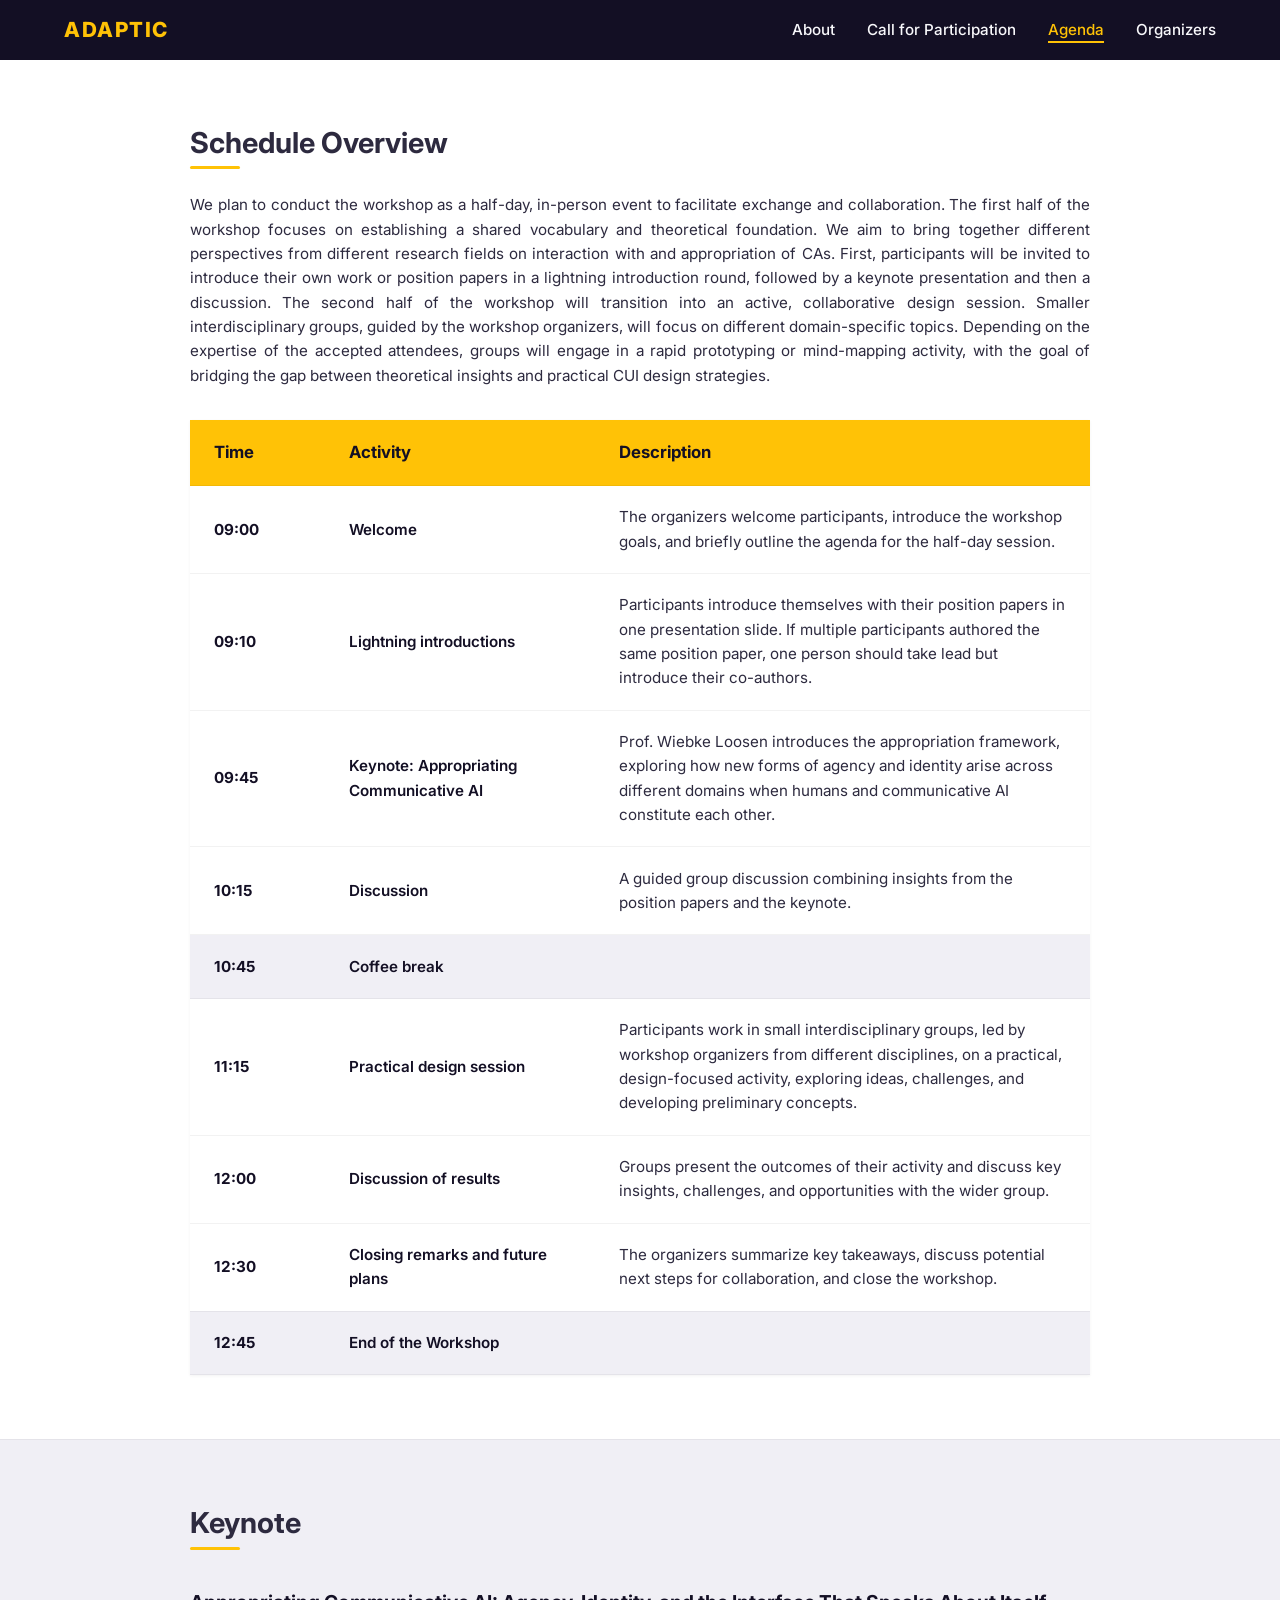
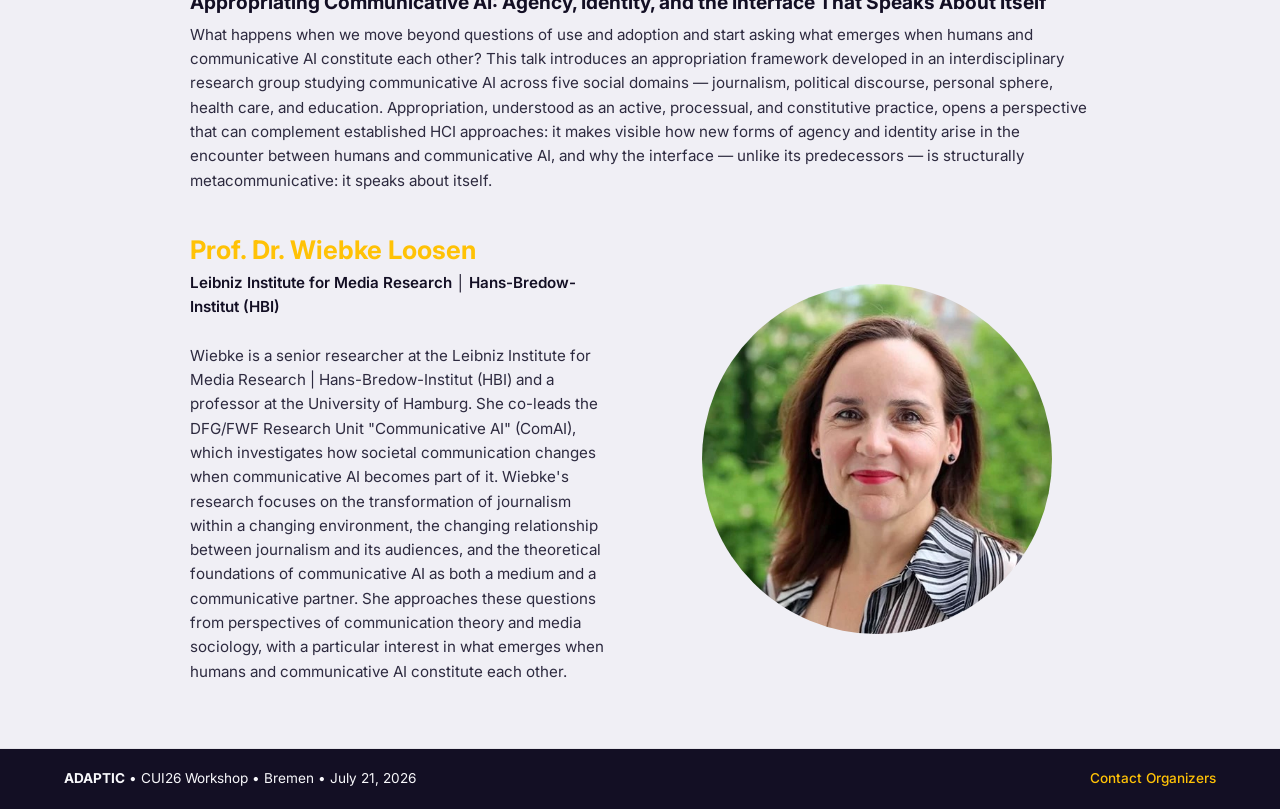
==== agenda.html @ 7bcc9901 "Initial upload" ====
<!DOCTYPE html>
<html lang="en">

<head>
    <meta charset="UTF-8">
    <meta name="viewport" content="width=device-width, initial-scale=1.0">
    <title>Agenda - ADAPTIC Workshop</title>
    <meta name="description" content="Agenda for the ADAPTIC Workshop at CUI26.">
    <link rel="stylesheet" href="assets/css/style.css">
    <style>
        .agenda-table {
            width: 100%;
            border-collapse: collapse;
            background-color: var(--white);
            margin-top: 2rem;
            box-shadow: 0 1px 3px rgba(0, 0, 0, 0.05);
            /* very subtle, mostly flat */
        }

        .agenda-table th,
        .agenda-table td {
            text-align: left;
            padding: 1.2rem 1.5rem;
            border-bottom: 1px solid rgba(0, 0, 0, 0.05);
        }

        .agenda-table th {
            background-color: var(--accent);
            color: var(--dark-main);
            font-size: 1.05rem;
        }

        .time-col {
            font-weight: 700;
            color: var(--dark-main);
            white-space: nowrap;
            width: 15%;
        }

        .activity-col {
            font-weight: 600;
            color: var(--dark-main);
            width: 30%;
        }

        .desc-col {
            width: 55%;
        }

        .break-row {
            background-color: var(--light-main);
        }
    </style>
</head>

<body>

    <nav class="navbar">
        <div class="nav-container">
            <a href="index.html" class="nav-brand">ADAPTIC</a>
            <button class="mobile-nav-toggle">&#9776;</button>
            <ul class="nav-links">
                <li><a href="index.html">About</a></li>
                <li><a href="cfp.html">Call for Participation</a></li>
                <li><a href="agenda.html" class="active">Agenda</a></li>
                <li><a href="organizers.html">Organizers</a></li>
            </ul>
        </div>
    </nav>

    <main>
        <section class="section-light">
            <div class="container">
                <h2 class="section-title">Schedule Overview</h2>
                <p style="margin-bottom: 1.5rem; text-align: justify; max-width: 900px;">
                    We plan to conduct the workshop as a half-day, in-person event to facilitate exchange and
                    collaboration. The first half of the workshop focuses on establishing a shared vocabulary and
                    theoretical foundation. We aim to bring together different perspectives from different research
                    fields on interaction with and appropriation of CAs. First, participants will be invited to
                    introduce their own work or position papers in a lightning introduction round, followed by a keynote
                    presentation and then a discussion. The second half of the workshop will transition into an active,
                    collaborative design session. Smaller interdisciplinary groups, guided by the workshop organizers,
                    will focus on different domain-specific topics. Depending on the expertise of the accepted
                    attendees, groups will engage in a rapid prototyping or mind-mapping activity, with the goal of
                    bridging the gap between theoretical insights and practical CUI design strategies.
                </p>

                <table class="agenda-table">
                    <thead>
                        <tr>
                            <th>Time</th>
                            <th>Activity</th>
                            <th>Description</th>
                        </tr>
                    </thead>
                    <tbody>
                        <tr>
                            <td class="time-col">09:00</td>
                            <td class="activity-col">Welcome</td>
                            <td class="desc-col">The organizers welcome participants, introduce the workshop goals, and
                                briefly outline the agenda for the half-day session.</td>
                        </tr>
                        <tr>
                            <td class="time-col">09:10</td>
                            <td class="activity-col">Lightning introductions</td>
                            <td class="desc-col">Participants introduce themselves with their position papers in one
                                presentation slide. If multiple participants authored the same position paper, one
                                person should take lead but introduce their co-authors.</td>
                        </tr>
                        <tr>
                            <td class="time-col">09:45</td>
                            <td class="activity-col">Keynote: Appropriating Communicative AI</td>
                            <td class="desc-col">Prof. Wiebke Loosen introduces the appropriation framework, exploring
                                how new forms of agency and identity arise across different domains when humans and
                                communicative AI constitute each other.</td>
                        </tr>
                        <tr>
                            <td class="time-col">10:15</td>
                            <td class="activity-col">Discussion</td>
                            <td class="desc-col">A guided group discussion combining insights from the position papers
                                and the keynote.</td>
                        </tr>
                        <tr class="break-row">
                            <td class="time-col">10:45</td>
                            <td class="activity-col">Coffee break</td>
                            <td class="desc-col"></td>
                        </tr>
                        <tr>
                            <td class="time-col">11:15</td>
                            <td class="activity-col">Practical design session</td>
                            <td class="desc-col">Participants work in small interdisciplinary groups, led by workshop
                                organizers from different disciplines, on a practical, design-focused activity,
                                exploring ideas, challenges, and developing preliminary concepts.</td>
                        </tr>
                        <tr>
                            <td class="time-col">12:00</td>
                            <td class="activity-col">Discussion of results</td>
                            <td class="desc-col">Groups present the outcomes of their activity and discuss key insights,
                                challenges, and opportunities with the wider group.</td>
                        </tr>
                        <tr>
                            <td class="time-col">12:30</td>
                            <td class="activity-col">Closing remarks and future plans</td>
                            <td class="desc-col">The organizers summarize key takeaways, discuss potential next steps
                                for collaboration, and close the workshop.</td>
                        </tr>
                        <tr class="break-row">
                            <td class="time-col">12:45</td>
                            <td class="activity-col">End of the Workshop</td>
                            <td class="desc-col"></td>
                        </tr>
                    </tbody>
                </table>
            </div>
        </section>

        <!-- No highlighting box here as per user request (reduced borders/shadows/cards) -->
        <section class="section-muted"
            style="border-top: 1px solid rgba(0,0,0,0.05); border-bottom: 1px solid rgba(0,0,0,0.05);">
            <div class="container">
                <h2 class="section-title">Keynote</h2>

                <div style="margin-top: 1rem; margin-bottom: 2.5rem;">
                    <h4 style="font-size: 1.2rem; color: var(--dark-main); margin-bottom: 0.5rem;">Appropriating
                        Communicative AI: Agency, Identity, and the Interface That Speaks About Itself</h4>
                    <p style="text-align: left; max-width: 100%;">
                        What happens when we move beyond questions of use and adoption and start asking what emerges
                        when humans and communicative AI constitute each other? This talk introduces an appropriation
                        framework developed in an interdisciplinary research group studying communicative AI across five
                        social domains — journalism, political discourse, personal sphere, health care, and education.
                        Appropriation, understood as an active, processual, and constitutive practice, opens a
                        perspective that can complement established HCI approaches: it makes visible how new forms of
                        agency and identity arise in the encounter between humans and communicative AI, and why the
                        interface — unlike its predecessors — is structurally metacommunicative: it speaks about
                        itself.
                    </p>
                </div>

                <div class="two-columns" style="align-items: center;">
                    <div class="column">
                        <h3 style="color: var(--accent); font-size: 1.6rem; margin-bottom: 0.3rem;">Prof. Dr. Wiebke
                            Loosen</h3>
                        <p style="font-weight: 600; color: var(--dark-main); margin-bottom: 1.5rem;">Leibniz Institute
                            for Media Research │ Hans-Bredow-Institut (HBI)</p>
                        <p style="text-align: left;">
                            Wiebke is a senior researcher at the Leibniz Institute for Media Research |
                            Hans-Bredow-Institut (HBI) and a professor at the University of Hamburg. She co-leads the
                            DFG/FWF Research Unit "Communicative AI" (ComAI), which investigates how societal
                            communication changes when communicative AI becomes part of it. Wiebke's research focuses on
                            the transformation of journalism within a changing environment, the changing relationship
                            between journalism and its audiences, and the theoretical foundations of communicative AI as
                            both a medium and a communicative partner. She approaches these questions from perspectives
                            of communication theory and media sociology, with a particular interest in what emerges when
                            humans and communicative AI constitute each other.
                        </p>
                    </div>
                    <div class="column">
                        <img src="assets/images/loosen.jpg" alt="Wiebke Loosen"
                            style="width: 100%; max-width: 350px; margin: 0 auto; aspect-ratio: 1/1; border-radius: 50%; display: block; object-fit: cover;">
                    </div>
                </div>
            </div>
        </section>
    </main>

    <footer class="footer-bar">
        <div class="footer-content">
            <span><strong>ADAPTIC</strong> • CUI26 Workshop • Bremen • July 21, 2026</span>
            <a href="mailto:adaptic@uni-bremen.de" class="footer-link">Contact Organizers</a>
        </div>
    </footer>

    <script src="assets/js/main.js"></script>
</body>

</html>
---- assets/css/style.css ----
@import url('https://fonts.googleapis.com/css2?family=Inter:wght@400;500;600;700;800&display=swap');

:root {
  --dark-main: #130F24;
  /*141124*/
  --light-main: #f0eff5;
  --white: #ffffff;
  --accent: #FFC206;
  /*63D7F3;*/
  /*ffc82c;*/

  --text-dark: #2d2a3f;
  --text-light: #f8f8fb;
  --nav-bg: #130F24;
  --nav-height: 60px;
}

* {
  margin: 0;
  padding: 0;
  box-sizing: border-box;
}

body {
  font-family: 'Inter', -apple-system, BlinkMacSystemFont, 'Segoe UI', Roboto, sans-serif;
  line-height: 1.6;
  font-size: 0.95rem;
  /* Overall font size decreased */
  color: var(--text-dark);
  background-color: var(--dark-main);
  min-height: 100vh;
  display: flex;
  flex-direction: column;
}

h1,
h2,
h3,
h4,
h5,
h6 {
  font-weight: 700;
  line-height: 1.3;
  color: inherit;
  margin-bottom: 0.5rem;
}

a {
  text-decoration: none;
  color: inherit;
  transition: color 0.3s ease;
}

ul {
  list-style-position: inside;
}

.btn {
  display: inline-block;
  background-color: var(--accent);
  color: var(--text-dark);
  padding: 10px 24px;
  font-weight: 600;
  font-size: 0.95rem;
  border-radius: 4px;
  text-align: center;
  transition: transform 0.2s ease, background-color 0.2s ease;
  border: none;
  cursor: pointer;
}

.btn:hover {
  background-color: #ffd659;
}

main {
  flex-grow: 1;
  padding-top: var(--nav-height);
  background-color: var(--white);
}

.container {
  width: 90%;
  max-width: 900px;
  margin: 0 auto;
  padding: 4rem 0;
}

.section-light {
  background-color: var(--white);
  color: var(--text-dark);
}

.section-muted {
  background-color: var(--light-main);
  color: var(--text-dark);
}

.section-title {
  font-size: 1.8rem;
  margin-bottom: 2rem;
  position: relative;
  display: inline-block;
}

.section-title::after {
  content: '';
  position: absolute;
  left: 0;
  bottom: -8px;
  height: 3px;
  width: 50px;
  background-color: var(--accent);
  border-radius: 2px;
}

.navbar {
  position: fixed;
  top: 0;
  left: 0;
  width: 100%;
  height: var(--nav-height);
  background-color: var(--nav-bg);
  color: var(--text-light);
  display: flex;
  justify-content: center;
  z-index: 1000;
}

.nav-container {
  width: 90%;
  max-width: none;
  display: flex;
  justify-content: space-between;
  align-items: center;
  height: 100%;
}

.nav-brand {
  font-size: 1.3rem;
  font-weight: 800;
  color: var(--accent);
  letter-spacing: 1.5px;
  text-transform: uppercase;
}

.nav-links {
  display: flex;
  list-style: none;
  gap: 2rem;
}

.nav-links a {
  font-weight: 500;
  font-size: 0.95rem;
  position: relative;
}

.nav-links a::after {
  content: '';
  position: absolute;
  width: 0;
  height: 2px;
  bottom: -4px;
  left: 0;
  background-color: var(--accent);
  transition: width 0.3s ease;
}

.nav-links a:hover::after,
.nav-links a.active::after {
  width: 100%;
}

.nav-links a:hover,
.nav-links a.active {
  color: var(--accent);
}

.mobile-nav-toggle {
  display: none;
  font-size: 1.5rem;
  cursor: pointer;
  background: none;
  border: none;
  color: var(--text-light);
}

.footer-bar {
  background-color: var(--dark-main);
  color: var(--text-light);
  height: var(--nav-height);
  display: flex;
  justify-content: center;
  align-items: center;
  margin-top: auto;
}

.footer-content {
  width: 90%;
  max-width: none;
  display: flex;
  justify-content: space-between;
  align-items: center;
  font-size: 0.85rem;
}

.footer-content a {
  color: var(--accent);
  font-weight: 500;
}

.footer-content a:hover {
  text-decoration: underline;
}

.two-columns {
  display: grid;
  grid-template-columns: 1fr 1fr;
  gap: 3rem;
}

.styled-list {
  list-style: none;
}

.styled-list li {
  position: relative;
  padding-left: 15px;
  margin-bottom: 8px;
}

.styled-list li::before {
  content: '•';
  color: var(--accent);
  position: absolute;
  left: 0;
  font-weight: bold;
}

.date-list {
  list-style: none;
}

.date-list li {
  display: flex;
  justify-content: space-between;
  border-bottom: 1px solid rgba(0, 0, 0, 0.05);
  padding: 8px 0;
}

.date-list li strong {
  color: var(--dark-main);
}

.highlight-text {
  color: var(--accent);
}

@media (max-width: 768px) {
  .mobile-nav-toggle {
    display: block;
  }

  .nav-links {
    position: fixed;
    top: var(--nav-height);
    left: -100%;
    width: 100%;
    height: calc(100vh - var(--nav-height));
    background-color: var(--dark-main);
    flex-direction: column;
    align-items: center;
    justify-content: center;
    gap: 3rem;
    transition: left 0.4s ease;
  }

  .nav-links.active {
    left: 0;
  }

  .two-columns {
    grid-template-columns: 1fr;
    gap: 2rem;
  }

  .footer-content {
    flex-direction: column;
    justify-content: center;
    gap: 0.5rem;
  }

  .footer-bar {
    height: auto;
    padding: 1rem 0;
  }
}
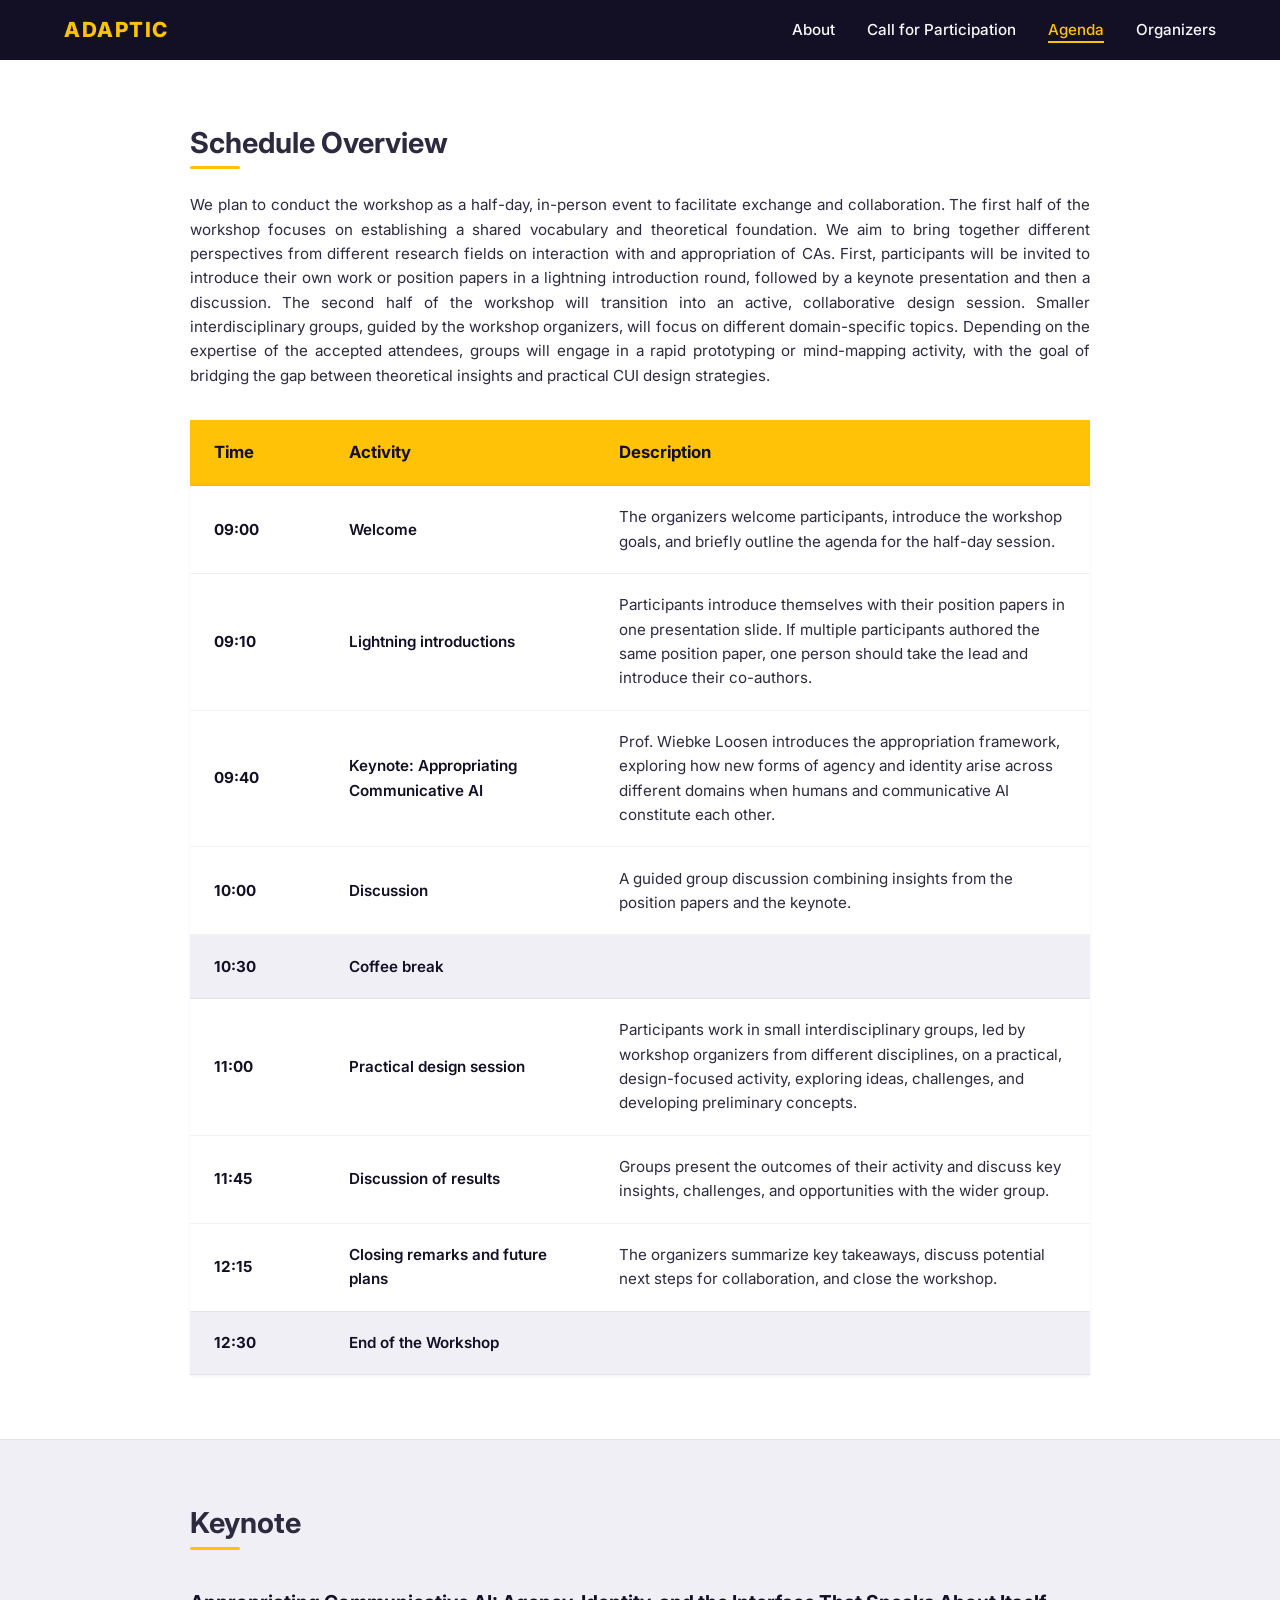
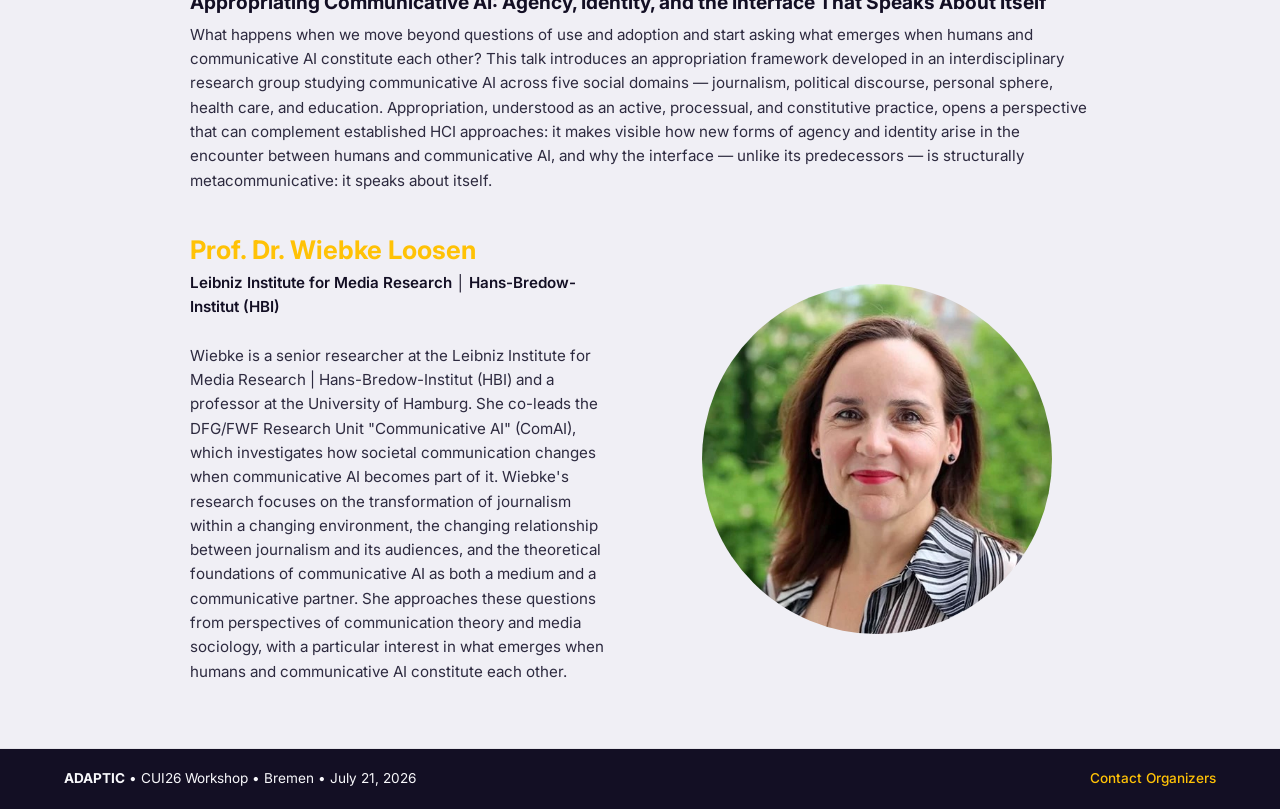
==== commit 40ba1d91: "fixed time and agenda" ====
--- a/agenda.html
+++ b/agenda.html
@@ -105,47 +105,47 @@
                             <td class="activity-col">Lightning introductions</td>
                             <td class="desc-col">Participants introduce themselves with their position papers in one
                                 presentation slide. If multiple participants authored the same position paper, one
-                                person should take lead but introduce their co-authors.</td>
-                        </tr>
-                        <tr>
-                            <td class="time-col">09:45</td>
+                                person should take the lead and introduce their co-authors.</td>
+                        </tr>
+                        <tr>
+                            <td class="time-col">09:40</td>
                             <td class="activity-col">Keynote: Appropriating Communicative AI</td>
                             <td class="desc-col">Prof. Wiebke Loosen introduces the appropriation framework, exploring
                                 how new forms of agency and identity arise across different domains when humans and
                                 communicative AI constitute each other.</td>
                         </tr>
                         <tr>
-                            <td class="time-col">10:15</td>
+                            <td class="time-col">10:00</td>
                             <td class="activity-col">Discussion</td>
                             <td class="desc-col">A guided group discussion combining insights from the position papers
                                 and the keynote.</td>
                         </tr>
                         <tr class="break-row">
-                            <td class="time-col">10:45</td>
+                            <td class="time-col">10:30</td>
                             <td class="activity-col">Coffee break</td>
                             <td class="desc-col"></td>
                         </tr>
                         <tr>
-                            <td class="time-col">11:15</td>
+                            <td class="time-col">11:00</td>
                             <td class="activity-col">Practical design session</td>
                             <td class="desc-col">Participants work in small interdisciplinary groups, led by workshop
                                 organizers from different disciplines, on a practical, design-focused activity,
                                 exploring ideas, challenges, and developing preliminary concepts.</td>
                         </tr>
                         <tr>
-                            <td class="time-col">12:00</td>
+                            <td class="time-col">11:45</td>
                             <td class="activity-col">Discussion of results</td>
                             <td class="desc-col">Groups present the outcomes of their activity and discuss key insights,
                                 challenges, and opportunities with the wider group.</td>
                         </tr>
                         <tr>
-                            <td class="time-col">12:30</td>
+                            <td class="time-col">12:15</td>
                             <td class="activity-col">Closing remarks and future plans</td>
                             <td class="desc-col">The organizers summarize key takeaways, discuss potential next steps
                                 for collaboration, and close the workshop.</td>
                         </tr>
                         <tr class="break-row">
-                            <td class="time-col">12:45</td>
+                            <td class="time-col">12:30</td>
                             <td class="activity-col">End of the Workshop</td>
                             <td class="desc-col"></td>
                         </tr>
@@ -213,4 +213,4 @@
     <script src="assets/js/main.js"></script>
 </body>
 
-</html>+</html>
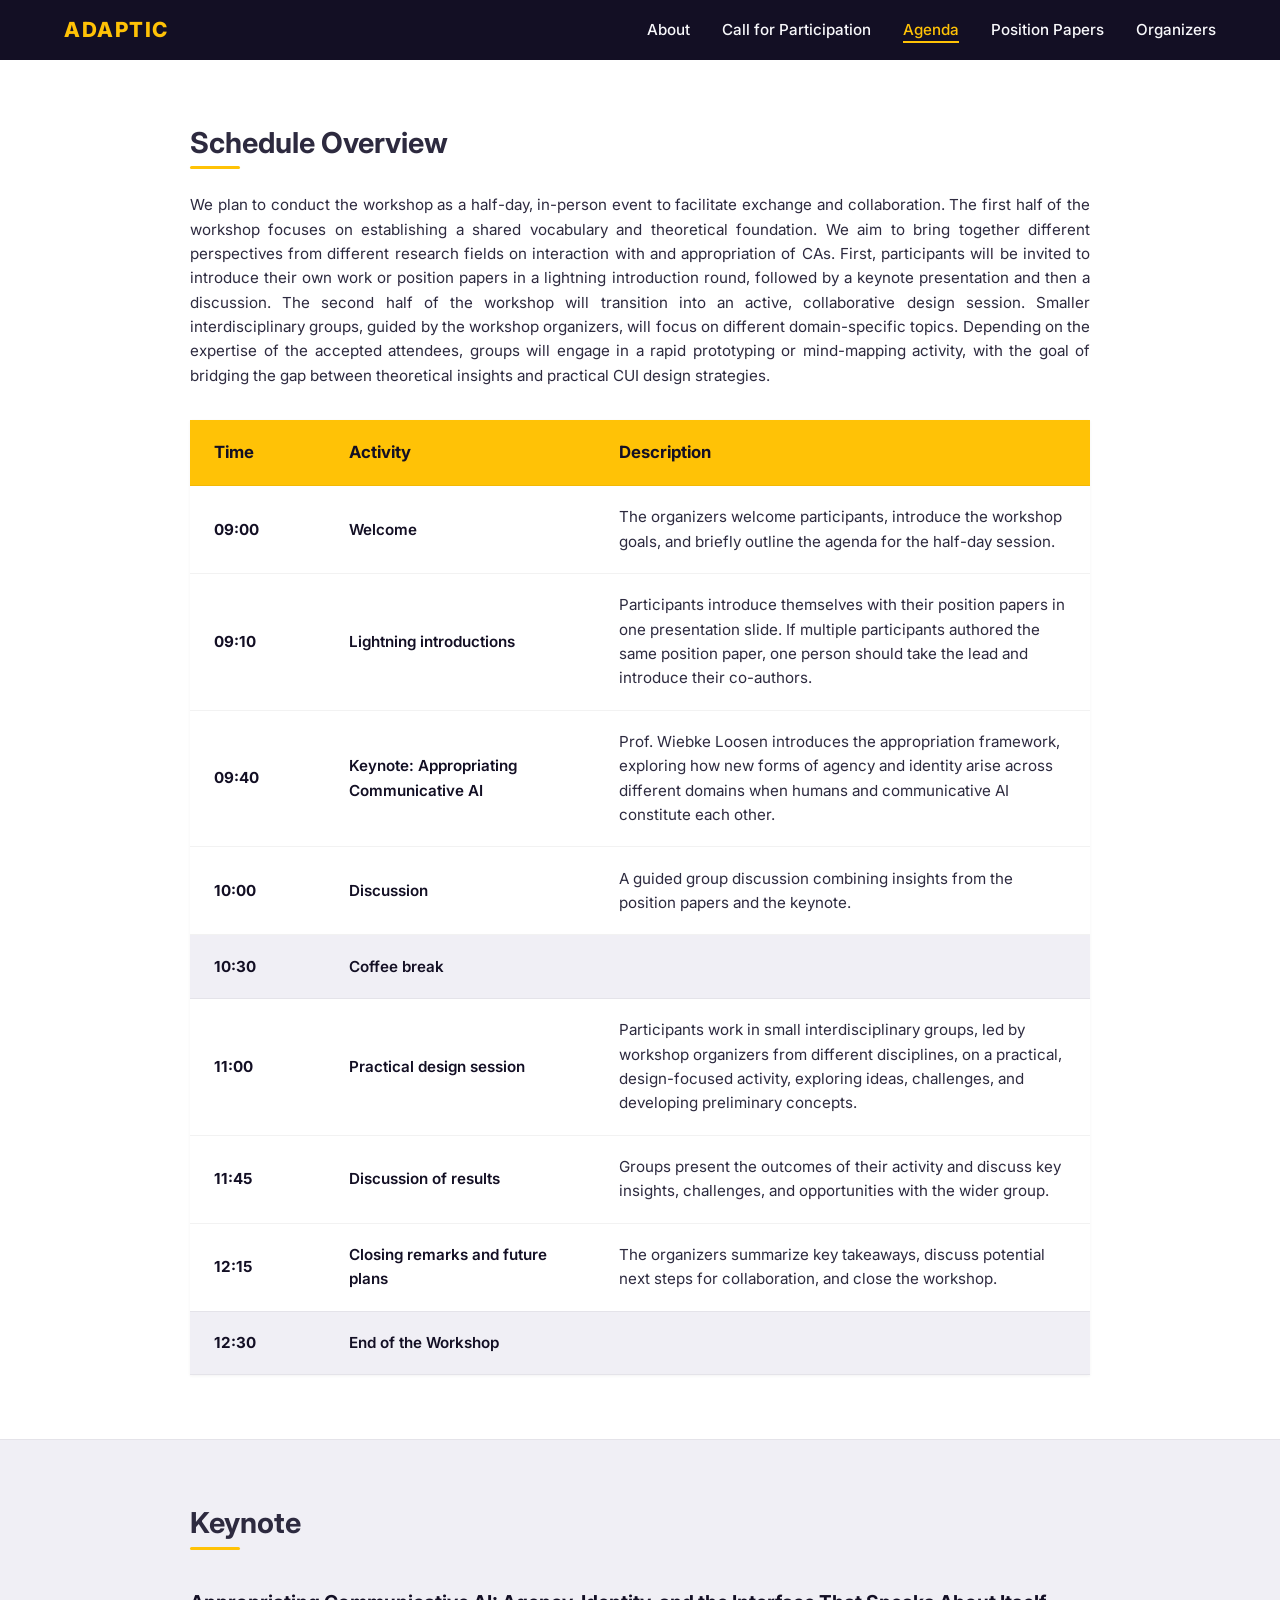
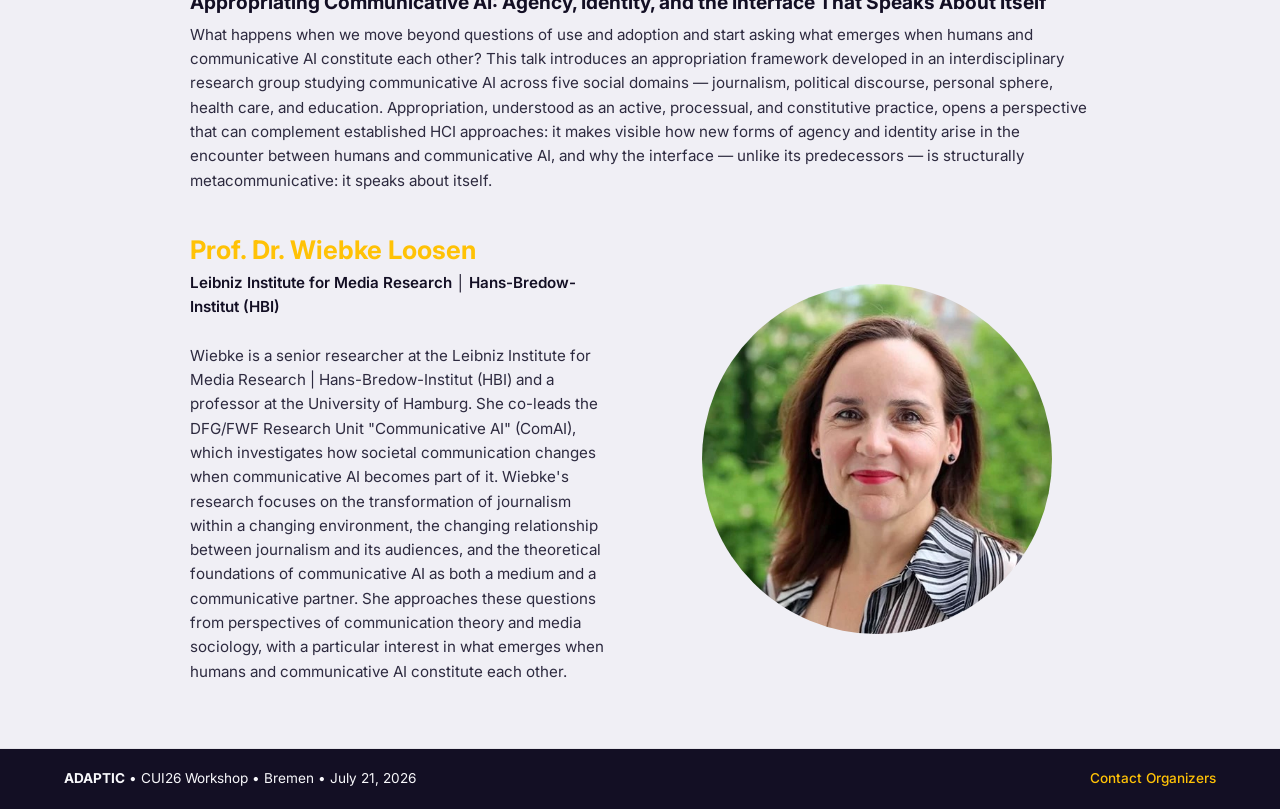
==== commit 32743adc: "Added position papers page" ====
--- a/agenda.html
+++ b/agenda.html
@@ -63,6 +63,7 @@
                 <li><a href="index.html">About</a></li>
                 <li><a href="cfp.html">Call for Participation</a></li>
                 <li><a href="agenda.html" class="active">Agenda</a></li>
+                <li><a href="papers.html">Position Papers</a></li>
                 <li><a href="organizers.html">Organizers</a></li>
             </ul>
         </div>
